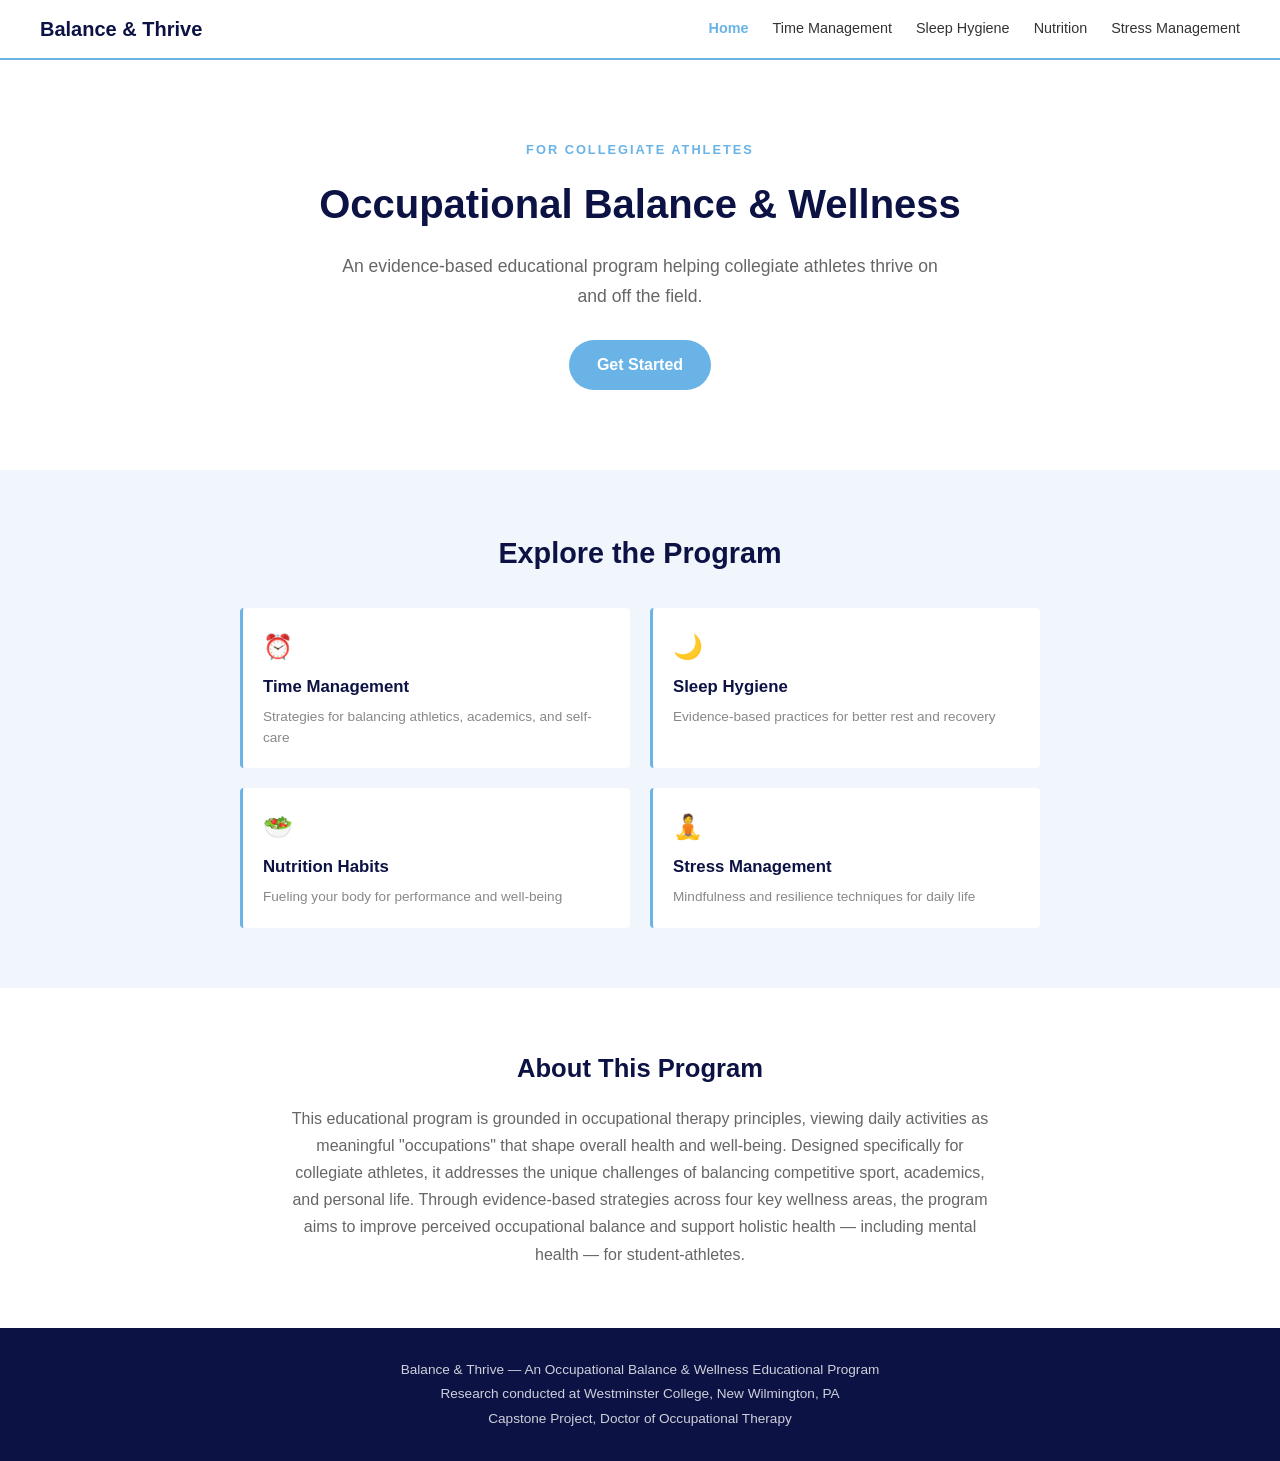
==== index.html @ 197f8ff7 "feat: add homepage with hero, topic cards, and about section Co-Authored-By: Claude Opus 4.6 (1M con" ====
<!DOCTYPE html>
<html lang="en">
<head>
  <meta charset="UTF-8">
  <meta name="viewport" content="width=device-width, initial-scale=1.0">
  <title>Home | Balance & Thrive</title>
  <link rel="stylesheet" href="styles.css">
</head>
<body>

  <!-- Navigation -->
  <nav class="navbar">
    <a href="index.html" class="site-title">Balance &amp; Thrive</a>
    <button class="hamburger" aria-expanded="false" aria-label="Toggle navigation">
      <span></span>
      <span></span>
      <span></span>
    </button>
    <div class="nav-links">
      <a href="index.html" class="active">Home</a>
      <a href="time-management.html">Time Management</a>
      <a href="sleep-hygiene.html">Sleep Hygiene</a>
      <a href="nutrition.html">Nutrition</a>
      <a href="stress-management.html">Stress Management</a>
    </div>
  </nav>

  <!-- Hero Section -->
  <section class="hero">
    <span class="label">For Collegiate Athletes</span>
    <h1>Occupational Balance &amp; Wellness</h1>
    <p class="subtitle">An evidence-based educational program helping collegiate athletes thrive on and off the field.</p>
    <a href="#topics" class="btn-primary">Get Started</a>
  </section>

  <!-- Topic Cards Section -->
  <section class="topics-section" id="topics">
    <h2>Explore the Program</h2>
    <div class="topics-grid">
      <a href="time-management.html" class="topic-card">
        <div class="icon">⏰</div>
        <h3>Time Management</h3>
        <p>Strategies for balancing athletics, academics, and self-care</p>
      </a>
      <a href="sleep-hygiene.html" class="topic-card">
        <div class="icon">🌙</div>
        <h3>Sleep Hygiene</h3>
        <p>Evidence-based practices for better rest and recovery</p>
      </a>
      <a href="nutrition.html" class="topic-card">
        <div class="icon">🥗</div>
        <h3>Nutrition Habits</h3>
        <p>Fueling your body for performance and well-being</p>
      </a>
      <a href="stress-management.html" class="topic-card">
        <div class="icon">🧘</div>
        <h3>Stress Management</h3>
        <p>Mindfulness and resilience techniques for daily life</p>
      </a>
    </div>
  </section>

  <!-- About Section -->
  <section class="about-section">
    <h2>About This Program</h2>
    <p>This educational program is grounded in occupational therapy principles, viewing daily activities as meaningful "occupations" that shape overall health and well-being. Designed specifically for collegiate athletes, it addresses the unique challenges of balancing competitive sport, academics, and personal life. Through evidence-based strategies across four key wellness areas, the program aims to improve perceived occupational balance and support holistic health — including mental health — for student-athletes.</p>
  </section>

  <!-- Footer -->
  <footer class="footer">
    Balance &amp; Thrive — An Occupational Balance &amp; Wellness Educational Program<br>
    Research conducted at Westminster College, New Wilmington, PA<br>
    Capstone Project, Doctor of Occupational Therapy
  </footer>

  <script src="script.js"></script>
</body>
</html>
---- styles.css ----
/* ============================================
   Balance & Thrive — Shared Stylesheet
   ============================================ */

/* --- CSS Custom Properties --- */
:root {
  --navy: #0C1244;
  --light-blue: #69B3E7;
  --soft-blue-bg: #f0f6fc;
  --white: #FFFFFF;
  --dark-gray: #333333;
  --medium-gray: #666666;
  --light-gray: #888888;
  --font-stack: -apple-system, BlinkMacSystemFont, 'Segoe UI', Roboto, Oxygen, Ubuntu, sans-serif;
}

/* --- Reset --- */
*, *::before, *::after {
  box-sizing: border-box;
  margin: 0;
  padding: 0;
}

html {
  scroll-behavior: smooth;
}

body {
  font-family: var(--font-stack);
  color: var(--dark-gray);
  line-height: 1.6;
  background-color: var(--white);
}

a {
  color: inherit;
  text-decoration: none;
}

ul {
  list-style: none;
}

/* --- Navigation Bar --- */
.navbar {
  display: flex;
  align-items: center;
  justify-content: space-between;
  padding: 0 40px;
  height: 60px;
  background-color: var(--white);
  border-bottom: 2px solid var(--light-blue);
  position: sticky;
  top: 0;
  z-index: 100;
}

.site-title {
  font-size: 1.25rem;
  font-weight: 700;
  color: var(--navy);
}

.nav-links {
  display: flex;
  gap: 24px;
  align-items: center;
}

.nav-links a {
  font-size: 0.9rem;
  color: var(--dark-gray);
  transition: color 0.2s;
}

.nav-links a:hover {
  color: var(--light-blue);
}

.nav-links a.active {
  color: var(--light-blue);
  font-weight: 600;
}

.hamburger {
  display: none;
  background: none;
  border: none;
  cursor: pointer;
  flex-direction: column;
  gap: 5px;
  padding: 4px;
}

.hamburger span {
  display: block;
  width: 24px;
  height: 2px;
  background-color: var(--navy);
  transition: transform 0.3s, opacity 0.3s;
}

/* --- Hero Section --- */
.hero {
  text-align: center;
  padding: 80px 20px;
  background-color: var(--white);
}

.hero .label {
  display: block;
  text-transform: uppercase;
  letter-spacing: 2px;
  font-size: 0.8rem;
  color: var(--light-blue);
  margin-bottom: 12px;
  font-weight: 600;
}

.hero h1 {
  font-size: 2.5rem;
  font-weight: 800;
  color: var(--navy);
  margin-bottom: 16px;
}

.hero .subtitle {
  font-size: 1.1rem;
  color: var(--medium-gray);
  max-width: 600px;
  margin: 0 auto 28px;
  line-height: 1.7;
}

.btn-primary {
  display: inline-block;
  background-color: var(--light-blue);
  color: var(--white);
  padding: 12px 28px;
  border-radius: 25px;
  font-size: 1rem;
  font-weight: 600;
  transition: background-color 0.2s, transform 0.2s;
  border: none;
  cursor: pointer;
}

.btn-primary:hover {
  background-color: #5aa0d0;
  transform: translateY(-1px);
}

/* --- Topics Section --- */
.topics-section {
  background-color: var(--soft-blue-bg);
  padding: 60px 20px;
}

.topics-section h2 {
  text-align: center;
  font-size: 1.8rem;
  color: var(--navy);
  margin-bottom: 32px;
  font-weight: 700;
}

.topics-grid {
  display: grid;
  grid-template-columns: 1fr 1fr;
  gap: 20px;
  max-width: 800px;
  margin: 0 auto;
}

.topic-card {
  display: block;
  background-color: var(--white);
  border-left: 3px solid var(--light-blue);
  border-radius: 4px;
  padding: 20px;
  transition: box-shadow 0.2s, transform 0.2s;
}

.topic-card:hover {
  box-shadow: 0 4px 12px rgba(0, 0, 0, 0.08);
  transform: translateY(-2px);
}

.topic-card .icon {
  font-size: 1.5rem;
  margin-bottom: 8px;
}

.topic-card h3 {
  font-size: 1.05rem;
  color: var(--navy);
  margin-bottom: 6px;
  font-weight: 600;
}

.topic-card p {
  font-size: 0.85rem;
  color: var(--light-gray);
  line-height: 1.5;
}

/* --- About Section --- */
.about-section {
  background-color: var(--white);
  padding: 60px 20px;
  text-align: center;
}

.about-section h2 {
  font-size: 1.6rem;
  color: var(--navy);
  margin-bottom: 16px;
  font-weight: 700;
}

.about-section p {
  max-width: 700px;
  margin: 0 auto;
  font-size: 1rem;
  color: var(--medium-gray);
  line-height: 1.7;
}

/* --- Footer --- */
.footer {
  background-color: var(--navy);
  color: rgba(255, 255, 255, 0.8);
  text-align: center;
  padding: 30px 20px;
  font-size: 0.85rem;
  line-height: 1.8;
}

/* --- Page Header (Topic Pages) --- */
.page-header {
  text-align: center;
  padding: 60px 20px 40px;
}

.page-header h1 {
  font-size: 2rem;
  color: var(--navy);
  margin-bottom: 12px;
  font-weight: 800;
}

.page-header p {
  font-size: 1rem;
  color: var(--medium-gray);
  max-width: 600px;
  margin: 0 auto;
  line-height: 1.7;
}

/* --- Accordion --- */
.accordion {
  max-width: 760px;
  margin: 0 auto;
  padding: 0 20px 40px;
}

.accordion-item {
  background-color: var(--white);
  margin-bottom: 12px;
  border-radius: 6px;
  box-shadow: 0 1px 4px rgba(0, 0, 0, 0.06);
  overflow: hidden;
}

.accordion-header {
  display: flex;
  align-items: center;
  justify-content: space-between;
  width: 100%;
  padding: 18px 20px;
  background: none;
  border: none;
  cursor: pointer;
  font-family: var(--font-stack);
  font-size: 1rem;
  font-weight: 600;
  color: var(--navy);
  text-align: left;
  transition: background-color 0.2s;
}

.accordion-header:hover {
  background-color: var(--soft-blue-bg);
}

.accordion-header .chevron {
  font-size: 0.8rem;
  transition: transform 0.3s;
  color: var(--light-blue);
}

.accordion-item.open .accordion-header .chevron {
  transform: rotate(180deg);
}

.accordion-body {
  max-height: 0;
  overflow: hidden;
  transition: max-height 0.3s ease;
}

.accordion-item.open .accordion-body {
  max-height: 500px;
}

.accordion-content {
  padding: 0 20px 20px;
  font-size: 0.95rem;
  color: var(--medium-gray);
  line-height: 1.7;
}

/* --- Key Takeaways Box --- */
.takeaways-box {
  max-width: 760px;
  margin: 0 auto 40px;
  padding: 24px 28px;
  background-color: var(--soft-blue-bg);
  border-left: 3px solid var(--light-blue);
  border-radius: 8px;
}

.takeaways-box h2 {
  font-size: 1.2rem;
  color: var(--navy);
  margin-bottom: 12px;
  font-weight: 700;
}

.takeaways-box ul {
  list-style: disc;
  padding-left: 20px;
}

.takeaways-box li {
  font-size: 0.95rem;
  color: var(--medium-gray);
  margin-bottom: 8px;
  line-height: 1.6;
}

/* --- Download Button --- */
.download-section {
  text-align: center;
  padding: 0 20px 40px;
}

.download-btn {
  display: inline-block;
  background-color: var(--light-blue);
  color: var(--white);
  padding: 12px 28px;
  border-radius: 25px;
  font-size: 0.95rem;
  font-weight: 600;
  transition: background-color 0.2s, transform 0.2s;
  border: none;
  cursor: pointer;
}

.download-btn:hover {
  background-color: #5aa0d0;
  transform: translateY(-1px);
}

/* --- Topic Navigation --- */
.topic-nav {
  display: flex;
  justify-content: space-between;
  align-items: center;
  max-width: 760px;
  margin: 0 auto;
  padding: 20px 20px 60px;
}

.topic-nav a {
  font-size: 0.95rem;
  color: var(--light-blue);
  font-weight: 600;
  transition: color 0.2s;
}

.topic-nav a:hover {
  color: #5aa0d0;
}

/* --- Responsive: Tablet (768px) --- */
@media (max-width: 768px) {
  .topics-grid {
    grid-template-columns: 1fr;
  }

  .nav-links {
    display: none;
    position: absolute;
    top: 60px;
    left: 0;
    right: 0;
    background-color: var(--white);
    flex-direction: column;
    padding: 20px 40px;
    border-bottom: 2px solid var(--light-blue);
    box-shadow: 0 4px 12px rgba(0, 0, 0, 0.08);
  }

  .nav-links.open {
    display: flex;
  }

  .nav-links a {
    padding: 8px 0;
    font-size: 1rem;
  }

  .hamburger {
    display: flex;
  }

  .hero h1 {
    font-size: 1.8rem;
  }

  .hero {
    padding: 60px 20px;
  }
}

/* --- Responsive: Mobile (480px) --- */
@media (max-width: 480px) {
  .navbar {
    padding: 0 20px;
  }

  .hero {
    padding: 40px 16px;
  }

  .hero h1 {
    font-size: 1.5rem;
  }

  .hero .subtitle {
    font-size: 0.95rem;
  }

  .topics-section {
    padding: 40px 16px;
  }

  .page-header {
    padding: 40px 16px 30px;
  }

  .page-header h1 {
    font-size: 1.5rem;
  }

  .accordion {
    padding: 0 16px 30px;
  }

  .takeaways-box {
    margin-left: 16px;
    margin-right: 16px;
  }

  .topic-nav {
    padding: 20px 16px 40px;
  }
}
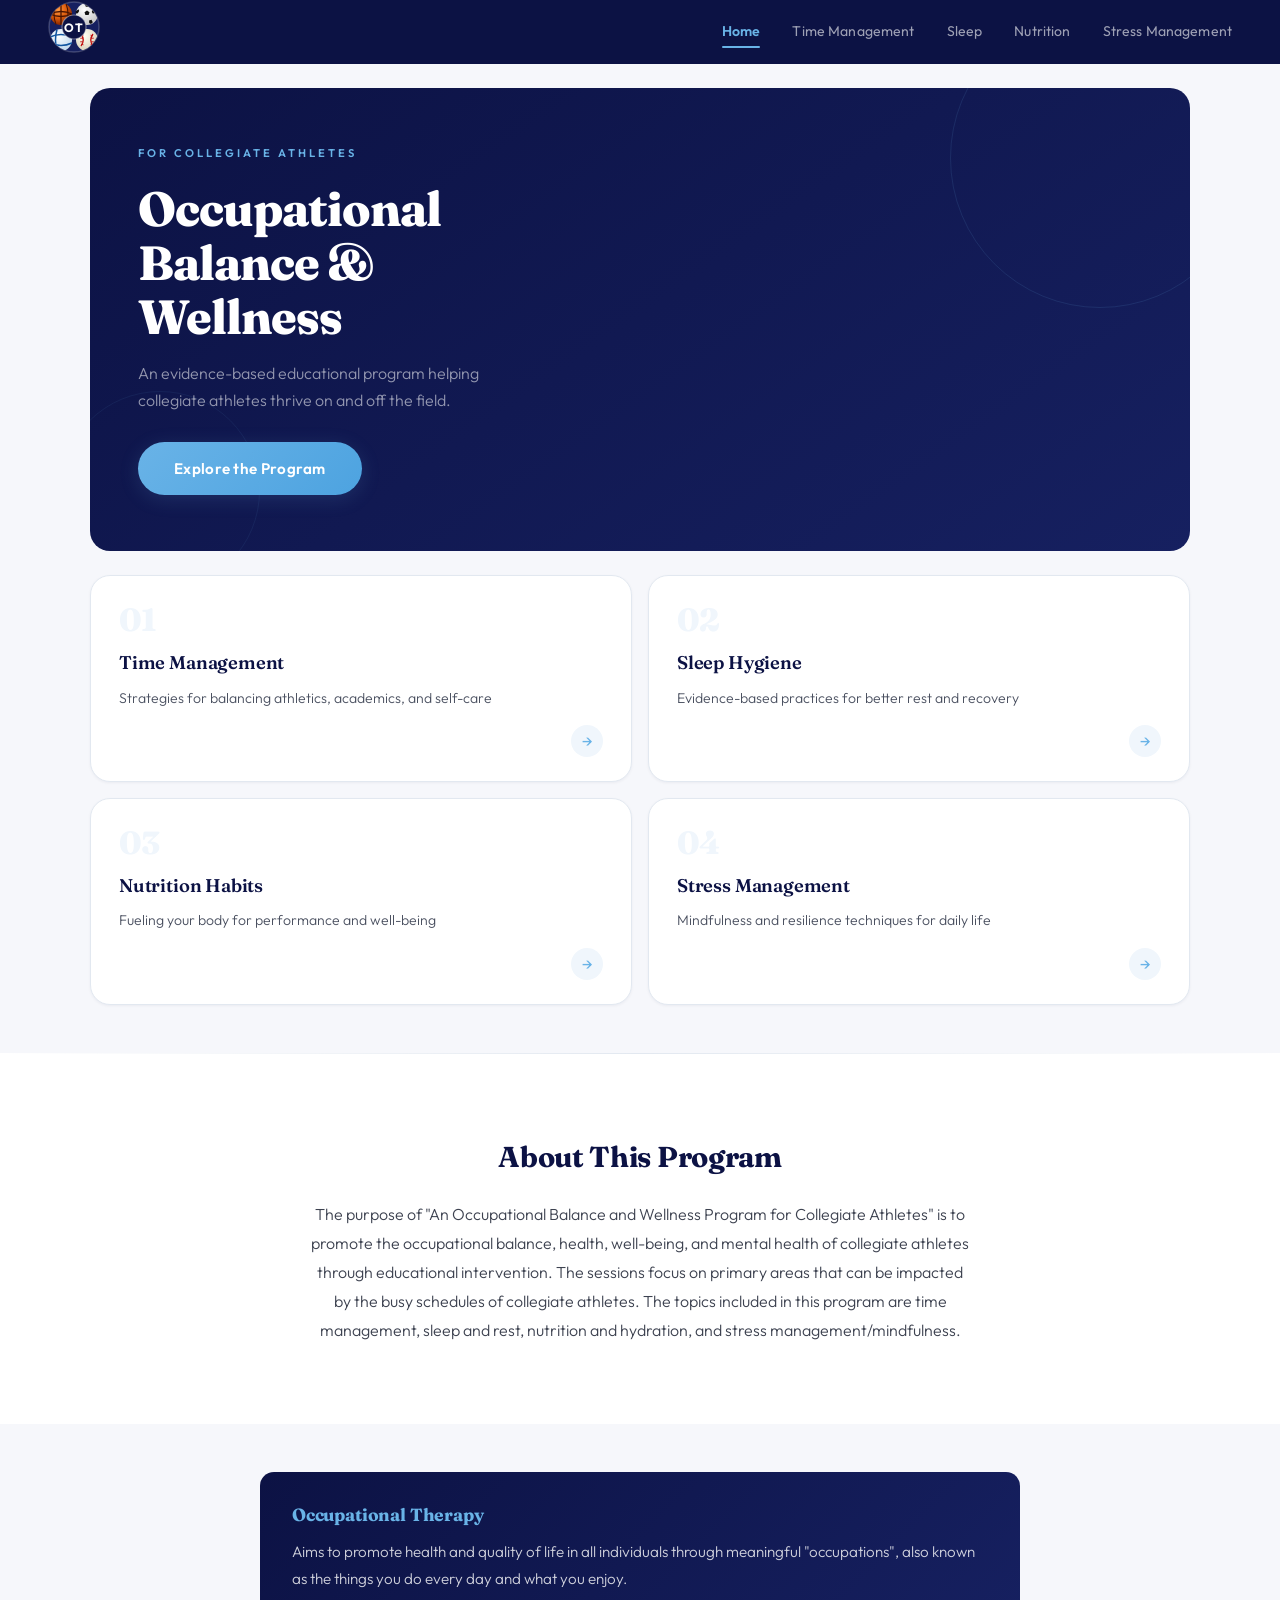
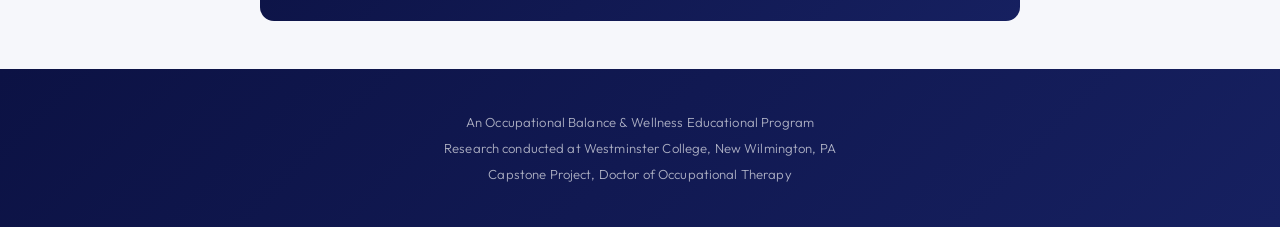
==== commit bdfcc6af: "feat: complete site polish — remove title, add OT sports ball logo, deploy assets Co-Authored-By: Cl" ====
--- a/index.html
+++ b/index.html
@@ -3,14 +3,103 @@
 <head>
   <meta charset="UTF-8">
   <meta name="viewport" content="width=device-width, initial-scale=1.0">
-  <title>Home | Balance & Thrive</title>
+  <title>Home</title>
+  <link rel="preconnect" href="https://fonts.googleapis.com">
+  <link rel="preconnect" href="https://fonts.gstatic.com" crossorigin>
+  <link href="https://fonts.googleapis.com/css2?family=Fraunces:ital,opsz,wght@0,9..144,300;0,9..144,500;0,9..144,700;0,9..144,800;1,9..144,400&family=Outfit:wght@300;400;500;600&display=swap" rel="stylesheet">
   <link rel="stylesheet" href="styles.css">
 </head>
 <body>
 
   <!-- Navigation -->
   <nav class="navbar">
-    <a href="index.html" class="site-title">Balance &amp; Thrive</a>
+    <a href="index.html" class="site-title">
+      <svg width="52" height="52" viewBox="0 0 52 52" xmlns="http://www.w3.org/2000/svg" aria-label="OT Logo">
+        <defs>
+          <clipPath id="cc"><circle cx="26" cy="26" r="25"/></clipPath>
+          <!-- Basketball: warm orange gradient with highlight -->
+          <radialGradient id="bg" cx="38%" cy="32%" r="62%" gradientUnits="objectBoundingBox">
+            <stop offset="0%" stop-color="#ff9940"/>
+            <stop offset="55%" stop-color="#e06010"/>
+            <stop offset="100%" stop-color="#983000"/>
+          </radialGradient>
+          <!-- Soccer: bright white to light gray -->
+          <radialGradient id="sg" cx="38%" cy="32%" r="62%" gradientUnits="objectBoundingBox">
+            <stop offset="0%" stop-color="#ffffff"/>
+            <stop offset="100%" stop-color="#cccccc"/>
+          </radialGradient>
+          <!-- Volleyball: cream-white with subtle blue tint -->
+          <radialGradient id="vg" cx="38%" cy="32%" r="62%" gradientUnits="objectBoundingBox">
+            <stop offset="0%" stop-color="#ffffff"/>
+            <stop offset="100%" stop-color="#c8ddf0"/>
+          </radialGradient>
+          <!-- Baseball: off-white leather -->
+          <radialGradient id="rg" cx="38%" cy="32%" r="62%" gradientUnits="objectBoundingBox">
+            <stop offset="0%" stop-color="#fffff4"/>
+            <stop offset="100%" stop-color="#ddd6c0"/>
+          </radialGradient>
+        </defs>
+
+        <!-- Outer container -->
+        <circle cx="26" cy="26" r="25" fill="#162060"/>
+        <circle cx="26" cy="26" r="25" fill="none" stroke="rgba(255,255,255,0.2)" stroke-width="1.5"/>
+
+        <g clip-path="url(#cc)">
+
+          <!-- ── BASKETBALL (top-left, cx=13 cy=13 r=11) ── -->
+          <circle cx="13" cy="13" r="11" fill="url(#bg)"/>
+          <!-- Vertical seam -->
+          <line x1="13" y1="2" x2="13" y2="24" stroke="#4a1400" stroke-width="1.3"/>
+          <!-- Horizontal equatorial seams (double arc) -->
+          <path d="M 2,13 Q 7.5,10.5 13,10.5 Q 18.5,10.5 24,13" stroke="#4a1400" stroke-width="1.3" fill="none"/>
+          <path d="M 2,13 Q 7.5,15.5 13,15.5 Q 18.5,15.5 24,13" stroke="#4a1400" stroke-width="1.3" fill="none"/>
+          <!-- Curved side seams -->
+          <path d="M 8,2.5 Q 4,13 8,23.5" stroke="#4a1400" stroke-width="1.1" fill="none"/>
+          <path d="M 18,2.5 Q 22,13 18,23.5" stroke="#4a1400" stroke-width="1.1" fill="none"/>
+
+          <!-- ── SOCCER BALL (top-right, cx=39 cy=13 r=11) ── -->
+          <circle cx="39" cy="13" r="11" fill="url(#sg)"/>
+          <!-- Central black pentagon -->
+          <polygon points="39,9.5 41.5,11.2 40.6,14.0 37.4,14.0 36.5,11.2" fill="#111"/>
+          <!-- 5 outer black patches, evenly spaced -->
+          <polygon points="39,2.2 40.8,3.8 40.2,5.8 37.8,5.8 37.2,3.8" fill="#111"/>
+          <polygon points="45.8,8.2 47.5,10.5 46.2,12.5 44.4,12.2 43.8,10.0" fill="#111"/>
+          <polygon points="43.5,18.8 44.8,21.2 43.0,23.0 41.2,22.0 41.0,19.5" fill="#111"/>
+          <polygon points="34.5,18.8 35.0,21.2 33.0,23.0 31.2,22.0 31.5,19.5" fill="#111"/>
+          <polygon points="30.5,8.2 31.2,10.0 29.8,12.2 28.0,12.5 27.5,10.5" fill="#111"/>
+
+          <!-- ── VOLLEYBALL (bottom-left, cx=13 cy=39 r=11) ── -->
+          <circle cx="13" cy="39" r="11" fill="url(#vg)"/>
+          <!-- 3 curved seam bands in blue (classic volleyball look) -->
+          <path d="M 2,36 Q 13,31 24,36" stroke="#1255a0" stroke-width="1.5" fill="none"/>
+          <path d="M 2,42 Q 13,47 24,42" stroke="#1255a0" stroke-width="1.5" fill="none"/>
+          <path d="M 9,28.5 Q 6,39 9,49.5" stroke="#1255a0" stroke-width="1.5" fill="none"/>
+
+          <!-- ── BASEBALL (bottom-right, cx=39 cy=39 r=11) ── -->
+          <circle cx="39" cy="39" r="11" fill="url(#rg)"/>
+          <!-- Left stitch curve -->
+          <path d="M 33,33 C 36,37 36,41 33,45" stroke="#c01010" stroke-width="1.3" fill="none"/>
+          <!-- Right stitch curve -->
+          <path d="M 45,33 C 42,37 42,41 45,45" stroke="#c01010" stroke-width="1.3" fill="none"/>
+          <!-- Left stitch ticks -->
+          <line x1="33.0" y1="34.8" x2="35.5" y2="34.2" stroke="#c01010" stroke-width="0.9"/>
+          <line x1="32.2" y1="37.2" x2="34.7" y2="37.2" stroke="#c01010" stroke-width="0.9"/>
+          <line x1="32.2" y1="40.8" x2="34.7" y2="40.8" stroke="#c01010" stroke-width="0.9"/>
+          <line x1="33.0" y1="43.2" x2="35.5" y2="43.8" stroke="#c01010" stroke-width="0.9"/>
+          <!-- Right stitch ticks -->
+          <line x1="45.0" y1="34.8" x2="42.5" y2="34.2" stroke="#c01010" stroke-width="0.9"/>
+          <line x1="45.8" y1="37.2" x2="43.3" y2="37.2" stroke="#c01010" stroke-width="0.9"/>
+          <line x1="45.8" y1="40.8" x2="43.3" y2="40.8" stroke="#c01010" stroke-width="0.9"/>
+          <line x1="45.0" y1="43.2" x2="42.5" y2="43.8" stroke="#c01010" stroke-width="0.9"/>
+
+        </g>
+
+        <!-- Center OT badge -->
+        <circle cx="26" cy="26" r="12" fill="#0C1244"/>
+        <circle cx="26" cy="26" r="12" fill="none" stroke="rgba(255,255,255,0.4)" stroke-width="1.2"/>
+        <text x="26" y="30.5" text-anchor="middle" fill="white" font-size="12" font-weight="700" font-family="Outfit, sans-serif" letter-spacing="1">OT</text>
+      </svg>
+    </a>
     <button class="hamburger" aria-expanded="false" aria-label="Toggle navigation">
       <span></span>
       <span></span>
@@ -19,43 +108,52 @@
     <div class="nav-links">
       <a href="index.html" class="active">Home</a>
       <a href="time-management.html">Time Management</a>
-      <a href="sleep-hygiene.html">Sleep Hygiene</a>
+      <a href="sleep-hygiene.html">Sleep</a>
       <a href="nutrition.html">Nutrition</a>
       <a href="stress-management.html">Stress Management</a>
     </div>
   </nav>
 
-  <!-- Hero Section -->
-  <section class="hero">
-    <span class="label">For Collegiate Athletes</span>
-    <h1>Occupational Balance &amp; Wellness</h1>
-    <p class="subtitle">An evidence-based educational program helping collegiate athletes thrive on and off the field.</p>
-    <a href="#topics" class="btn-primary">Get Started</a>
+  <!-- Bento Hero Grid -->
+  <section class="bento-hero">
+    <div class="bento-grid">
+      <div class="bento-main">
+        <span class="bento-label">For Collegiate Athletes</span>
+        <h1>Occupational<br>Balance &amp;<br>Wellness</h1>
+        <p>An evidence-based educational program helping collegiate athletes thrive on and off the field.</p>
+        <a href="#topics" class="btn-primary">Explore the Program</a>
+        <div class="bento-main-circle bento-circle-1"></div>
+        <div class="bento-main-circle bento-circle-2"></div>
+      </div>
+    </div>
   </section>
 
   <!-- Topic Cards Section -->
   <section class="topics-section" id="topics">
-    <h2>Explore the Program</h2>
     <div class="topics-grid">
       <a href="time-management.html" class="topic-card">
-        <div class="icon">⏰</div>
+        <span class="topic-number">01</span>
         <h3>Time Management</h3>
         <p>Strategies for balancing athletics, academics, and self-care</p>
+        <span class="topic-arrow">&#8594;</span>
       </a>
       <a href="sleep-hygiene.html" class="topic-card">
-        <div class="icon">🌙</div>
+        <span class="topic-number">02</span>
         <h3>Sleep Hygiene</h3>
         <p>Evidence-based practices for better rest and recovery</p>
+        <span class="topic-arrow">&#8594;</span>
       </a>
       <a href="nutrition.html" class="topic-card">
-        <div class="icon">🥗</div>
+        <span class="topic-number">03</span>
         <h3>Nutrition Habits</h3>
         <p>Fueling your body for performance and well-being</p>
+        <span class="topic-arrow">&#8594;</span>
       </a>
       <a href="stress-management.html" class="topic-card">
-        <div class="icon">🧘</div>
+        <span class="topic-number">04</span>
         <h3>Stress Management</h3>
         <p>Mindfulness and resilience techniques for daily life</p>
+        <span class="topic-arrow">&#8594;</span>
       </a>
     </div>
   </section>
@@ -63,12 +161,18 @@
   <!-- About Section -->
   <section class="about-section">
     <h2>About This Program</h2>
-    <p>This educational program is grounded in occupational therapy principles, viewing daily activities as meaningful "occupations" that shape overall health and well-being. Designed specifically for collegiate athletes, it addresses the unique challenges of balancing competitive sport, academics, and personal life. Through evidence-based strategies across four key wellness areas, the program aims to improve perceived occupational balance and support holistic health — including mental health — for student-athletes.</p>
+    <p>The purpose of "An Occupational Balance and Wellness Program for Collegiate Athletes" is to promote the occupational balance, health, well-being, and mental health of collegiate athletes through educational intervention. The sessions focus on primary areas that can be impacted by the busy schedules of collegiate athletes. The topics included in this program are time management, sleep and rest, nutrition and hydration, and stress management/mindfulness.</p>
   </section>
+
+  <!-- OT Definition -->
+  <div class="ot-definition" style="margin: 48px auto 48px; max-width: 760px; padding: 28px 32px;">
+    <h2>Occupational Therapy</h2>
+    <p>Aims to promote health and quality of life in all individuals through meaningful "occupations", also known as the things you do every day and what you enjoy.</p>
+  </div>
 
   <!-- Footer -->
   <footer class="footer">
-    Balance &amp; Thrive — An Occupational Balance &amp; Wellness Educational Program<br>
+    An Occupational Balance &amp; Wellness Educational Program<br>
     Research conducted at Westminster College, New Wilmington, PA<br>
     Capstone Project, Doctor of Occupational Therapy
   </footer>
--- a/styles.css
+++ b/styles.css
@@ -1,17 +1,32 @@
 /* ============================================
    Balance & Thrive — Shared Stylesheet
+   Bento Grid / Editorial Wellness
    ============================================ */
+
+@import url('https://fonts.googleapis.com/css2?family=Fraunces:ital,opsz,wght@0,9..144,300;0,9..144,500;0,9..144,700;0,9..144,800;1,9..144,400&family=Outfit:wght@300;400;500;600&display=swap');
 
 /* --- CSS Custom Properties --- */
 :root {
   --navy: #0C1244;
+  --navy-light: #162060;
   --light-blue: #69B3E7;
+  --light-blue-vivid: #4DA3E0;
   --soft-blue-bg: #f0f6fc;
+  --cream: #f6f7fb;
   --white: #FFFFFF;
-  --dark-gray: #333333;
-  --medium-gray: #666666;
-  --light-gray: #888888;
-  --font-stack: -apple-system, BlinkMacSystemFont, 'Segoe UI', Roboto, Oxygen, Ubuntu, sans-serif;
+  --dark-gray: #2a2d35;
+  --medium-gray: #3d4250;
+  --light-gray: #4a5060;
+  --border-light: #e2e8f0;
+  --font-heading: 'Fraunces', Georgia, serif;
+  --font-body: 'Outfit', sans-serif;
+  --shadow-sm: 0 1px 3px rgba(12, 18, 68, 0.05);
+  --shadow-md: 0 4px 16px rgba(12, 18, 68, 0.08);
+  --shadow-lg: 0 8px 32px rgba(12, 18, 68, 0.12);
+  --shadow-glow: 0 4px 20px rgba(105, 179, 231, 0.15);
+  --radius: 14px;
+  --radius-lg: 20px;
+  --bento-gap: 16px;
 }
 
 /* --- Reset --- */
@@ -26,10 +41,12 @@
 }
 
 body {
-  font-family: var(--font-stack);
+  font-family: var(--font-body);
   color: var(--dark-gray);
-  line-height: 1.6;
-  background-color: var(--white);
+  line-height: 1.65;
+  background-color: var(--cream);
+  -webkit-font-smoothing: antialiased;
+  -moz-osx-font-smoothing: grayscale;
 }
 
 a {
@@ -39,6 +56,23 @@
 
 ul {
   list-style: none;
+}
+
+/* --- Animations --- */
+@keyframes fadeUp {
+  from {
+    opacity: 0;
+    transform: translateY(24px);
+  }
+  to {
+    opacity: 1;
+    transform: translateY(0);
+  }
+}
+
+@keyframes fadeIn {
+  from { opacity: 0; }
+  to { opacity: 1; }
 }
 
 /* --- Navigation Bar --- */
@@ -46,40 +80,66 @@
   display: flex;
   align-items: center;
   justify-content: space-between;
-  padding: 0 40px;
-  height: 60px;
-  background-color: var(--white);
-  border-bottom: 2px solid var(--light-blue);
+  padding: 0 48px;
+  height: 64px;
+  background: var(--navy);
   position: sticky;
   top: 0;
   z-index: 100;
 }
 
 .site-title {
-  font-size: 1.25rem;
+  font-family: var(--font-heading);
+  font-size: 1.3rem;
   font-weight: 700;
-  color: var(--navy);
+  color: var(--white);
+  letter-spacing: -0.01em;
 }
 
 .nav-links {
   display: flex;
-  gap: 24px;
+  gap: 32px;
   align-items: center;
 }
 
 .nav-links a {
-  font-size: 0.9rem;
-  color: var(--dark-gray);
-  transition: color 0.2s;
+  font-family: var(--font-body);
+  font-size: 0.88rem;
+  font-weight: 400;
+  color: rgba(255, 255, 255, 0.6);
+  letter-spacing: 0.01em;
+  transition: color 0.25s ease;
+  position: relative;
+}
+
+.nav-links a::after {
+  content: '';
+  position: absolute;
+  bottom: -4px;
+  left: 0;
+  width: 0;
+  height: 2px;
+  background: var(--light-blue);
+  border-radius: 1px;
+  transition: width 0.3s cubic-bezier(0.22, 1, 0.36, 1);
 }
 
 .nav-links a:hover {
-  color: var(--light-blue);
+  color: var(--white);
+}
+
+.nav-links a:hover::after {
+  width: 100%;
 }
 
 .nav-links a.active {
   color: var(--light-blue);
   font-weight: 600;
+}
+
+.nav-links a.active::after {
+  width: 100%;
+  background: var(--light-blue);
 }
 
 .hamburger {
@@ -89,187 +149,374 @@
   cursor: pointer;
   flex-direction: column;
   gap: 5px;
-  padding: 4px;
+  padding: 6px;
+  border-radius: 6px;
+  transition: background-color 0.2s;
+}
+
+.hamburger:hover {
+  background-color: rgba(255, 255, 255, 0.1);
 }
 
 .hamburger span {
   display: block;
-  width: 24px;
+  width: 22px;
   height: 2px;
-  background-color: var(--navy);
+  background-color: var(--white);
+  border-radius: 2px;
   transition: transform 0.3s, opacity 0.3s;
 }
 
-/* --- Hero Section --- */
-.hero {
+/* =============================================
+   BENTO HERO (Homepage Only)
+   ============================================= */
+
+.bento-hero {
+  padding: 24px 48px 0;
+  background: var(--cream);
+}
+
+.bento-grid {
+  display: grid;
+  grid-template-columns: 1fr;
+  gap: var(--bento-gap);
+  max-width: 1100px;
+  margin: 0 auto;
+  animation: fadeUp 0.7s cubic-bezier(0.22, 1, 0.36, 1) both;
+}
+
+.bento-main {
+  background: linear-gradient(145deg, var(--navy) 0%, var(--navy-light) 100%);
+  border-radius: var(--radius-lg);
+  padding: 56px 48px;
+  display: flex;
+  flex-direction: column;
+  justify-content: center;
+  position: relative;
+  overflow: hidden;
+  min-height: 380px;
+}
+
+.bento-main-circle {
+  position: absolute;
+  border-radius: 50%;
+  border: 1px solid rgba(105, 179, 231, 0.12);
+  pointer-events: none;
+}
+
+.bento-circle-1 {
+  width: 300px;
+  height: 300px;
+  top: -80px;
+  right: -60px;
+}
+
+.bento-circle-2 {
+  width: 200px;
+  height: 200px;
+  bottom: -40px;
+  left: -30px;
+  border-color: rgba(105, 179, 231, 0.08);
+}
+
+.bento-label {
+  display: inline-block;
+  text-transform: uppercase;
+  letter-spacing: 3px;
+  font-size: 0.7rem;
+  color: var(--light-blue);
+  margin-bottom: 20px;
+  font-weight: 600;
+  font-family: var(--font-body);
+  position: relative;
+}
+
+.bento-main h1 {
+  font-family: var(--font-heading);
+  font-size: 3rem;
+  font-weight: 800;
+  color: var(--white);
+  line-height: 1.12;
+  letter-spacing: -0.02em;
+  margin-bottom: 16px;
+  position: relative;
+}
+
+.bento-main p {
+  font-size: 1rem;
+  color: rgba(255, 255, 255, 0.55);
+  line-height: 1.7;
+  max-width: 380px;
+  font-weight: 300;
+  margin-bottom: 28px;
+  position: relative;
+}
+
+.bento-main .btn-primary {
+  align-self: flex-start;
+  position: relative;
+}
+
+.bento-stat {
+  background: var(--soft-blue-bg);
+  border-radius: var(--radius-lg);
+  padding: 32px 28px;
+  display: flex;
+  flex-direction: column;
+  justify-content: center;
+  align-items: center;
   text-align: center;
-  padding: 80px 20px;
-  background-color: var(--white);
-}
-
-.hero .label {
-  display: block;
-  text-transform: uppercase;
-  letter-spacing: 2px;
-  font-size: 0.8rem;
-  color: var(--light-blue);
-  margin-bottom: 12px;
-  font-weight: 600;
-}
-
-.hero h1 {
-  font-size: 2.5rem;
+  animation: fadeUp 0.7s cubic-bezier(0.22, 1, 0.36, 1) 0.1s both;
+}
+
+.bento-stat-number {
+  font-family: var(--font-heading);
+  font-size: 4rem;
   font-weight: 800;
   color: var(--navy);
-  margin-bottom: 16px;
-}
-
-.hero .subtitle {
-  font-size: 1.1rem;
+  line-height: 1;
+  letter-spacing: -0.03em;
+}
+
+.bento-stat-label {
+  font-family: var(--font-body);
+  font-size: 0.82rem;
   color: var(--medium-gray);
-  max-width: 600px;
-  margin: 0 auto 28px;
-  line-height: 1.7;
-}
-
-.btn-primary {
-  display: inline-block;
-  background-color: var(--light-blue);
+  text-transform: uppercase;
+  letter-spacing: 1.5px;
+  margin-top: 8px;
+  font-weight: 500;
+}
+
+.bento-accent {
+  background: var(--light-blue);
+  border-radius: var(--radius-lg);
+  padding: 28px 24px;
+  display: flex;
+  flex-direction: column;
+  justify-content: center;
+  animation: fadeUp 0.7s cubic-bezier(0.22, 1, 0.36, 1) 0.2s both;
+}
+
+.bento-accent-title {
+  font-family: var(--font-heading);
+  font-size: 1.15rem;
+  font-weight: 700;
   color: var(--white);
-  padding: 12px 28px;
-  border-radius: 25px;
-  font-size: 1rem;
-  font-weight: 600;
-  transition: background-color 0.2s, transform 0.2s;
-  border: none;
-  cursor: pointer;
-}
-
-.btn-primary:hover {
-  background-color: #5aa0d0;
-  transform: translateY(-1px);
-}
-
-/* --- Topics Section --- */
+  margin-bottom: 6px;
+}
+
+.bento-accent-text {
+  font-size: 0.85rem;
+  color: rgba(255, 255, 255, 0.8);
+  line-height: 1.5;
+  font-weight: 300;
+}
+
+/* =============================================
+   TOPIC CARDS (Homepage)
+   ============================================= */
+
 .topics-section {
-  background-color: var(--soft-blue-bg);
-  padding: 60px 20px;
-}
-
-.topics-section h2 {
-  text-align: center;
-  font-size: 1.8rem;
-  color: var(--navy);
-  margin-bottom: 32px;
-  font-weight: 700;
+  padding: 24px 48px 48px;
+  background: var(--cream);
 }
 
 .topics-grid {
   display: grid;
   grid-template-columns: 1fr 1fr;
-  gap: 20px;
-  max-width: 800px;
+  gap: var(--bento-gap);
+  max-width: 1100px;
   margin: 0 auto;
 }
 
 .topic-card {
-  display: block;
+  display: flex;
+  flex-direction: column;
   background-color: var(--white);
-  border-left: 3px solid var(--light-blue);
-  border-radius: 4px;
-  padding: 20px;
-  transition: box-shadow 0.2s, transform 0.2s;
+  border-radius: var(--radius-lg);
+  padding: 28px 28px 24px;
+  transition: transform 0.3s cubic-bezier(0.22, 1, 0.36, 1), box-shadow 0.3s ease;
+  box-shadow: var(--shadow-sm);
+  position: relative;
+  overflow: hidden;
+  border: 1px solid var(--border-light);
 }
 
 .topic-card:hover {
-  box-shadow: 0 4px 12px rgba(0, 0, 0, 0.08);
-  transform: translateY(-2px);
-}
-
-.topic-card .icon {
-  font-size: 1.5rem;
+  transform: translateY(-4px);
+  box-shadow: var(--shadow-lg);
+  border-color: rgba(105, 179, 231, 0.25);
+}
+
+.topic-number {
+  font-family: var(--font-heading);
+  font-size: 2rem;
+  font-weight: 800;
+  color: var(--soft-blue-bg);
+  line-height: 1;
+  margin-bottom: 12px;
+  letter-spacing: -0.03em;
+  transition: color 0.3s ease;
+}
+
+.topic-card:hover .topic-number {
+  color: var(--light-blue);
+}
+
+.topic-card h3 {
+  font-family: var(--font-heading);
+  font-size: 1.15rem;
+  color: var(--navy);
   margin-bottom: 8px;
-}
-
-.topic-card h3 {
-  font-size: 1.05rem;
-  color: var(--navy);
-  margin-bottom: 6px;
   font-weight: 600;
+  letter-spacing: -0.01em;
 }
 
 .topic-card p {
-  font-size: 0.85rem;
+  font-size: 0.88rem;
   color: var(--light-gray);
-  line-height: 1.5;
+  line-height: 1.6;
+  font-weight: 300;
+  flex-grow: 1;
+}
+
+.topic-arrow {
+  display: inline-flex;
+  align-items: center;
+  justify-content: center;
+  width: 32px;
+  height: 32px;
+  border-radius: 50%;
+  background: var(--soft-blue-bg);
+  color: var(--light-blue);
+  font-size: 1rem;
+  margin-top: 16px;
+  align-self: flex-end;
+  transition: background-color 0.3s ease, color 0.3s ease, transform 0.3s ease;
+}
+
+.topic-card:hover .topic-arrow {
+  background: var(--light-blue);
+  color: var(--white);
+  transform: translateX(4px);
 }
 
 /* --- About Section --- */
 .about-section {
   background-color: var(--white);
-  padding: 60px 20px;
+  padding: 80px 48px;
   text-align: center;
+  position: relative;
+}
+
+.about-section::before {
+  content: '';
+  position: absolute;
+  top: 0;
+  left: 0;
+  right: 0;
+  height: 1px;
+  background: linear-gradient(90deg, transparent, var(--border-light), transparent);
 }
 
 .about-section h2 {
-  font-size: 1.6rem;
+  font-family: var(--font-heading);
+  font-size: 1.8rem;
   color: var(--navy);
-  margin-bottom: 16px;
+  margin-bottom: 20px;
   font-weight: 700;
+  letter-spacing: -0.01em;
 }
 
 .about-section p {
-  max-width: 700px;
+  max-width: 660px;
   margin: 0 auto;
   font-size: 1rem;
   color: var(--medium-gray);
-  line-height: 1.7;
+  line-height: 1.8;
+  font-weight: 300;
 }
 
 /* --- Footer --- */
 .footer {
-  background-color: var(--navy);
-  color: rgba(255, 255, 255, 0.8);
+  background: linear-gradient(135deg, var(--navy) 0%, var(--navy-light) 100%);
+  color: rgba(255, 255, 255, 0.65);
   text-align: center;
-  padding: 30px 20px;
-  font-size: 0.85rem;
-  line-height: 1.8;
-}
-
-/* --- Page Header (Topic Pages) --- */
+  padding: 40px 24px;
+  font-size: 0.82rem;
+  line-height: 2;
+  letter-spacing: 0.01em;
+  font-weight: 300;
+}
+
+/* =============================================
+   TOPIC PAGES
+   ============================================= */
+
+/* --- Page Header --- */
 .page-header {
   text-align: center;
-  padding: 60px 20px 40px;
+  padding: 72px 24px 48px;
+  background: linear-gradient(180deg, var(--white) 0%, var(--cream) 100%);
+  position: relative;
+}
+
+.page-header::after {
+  content: '';
+  position: absolute;
+  bottom: 0;
+  left: 0;
+  right: 0;
+  height: 1px;
+  background: linear-gradient(90deg, transparent, var(--border-light), transparent);
 }
 
 .page-header h1 {
-  font-size: 2rem;
+  font-family: var(--font-heading);
+  font-size: 2.4rem;
   color: var(--navy);
-  margin-bottom: 12px;
+  margin-bottom: 16px;
   font-weight: 800;
+  letter-spacing: -0.02em;
+  animation: fadeUp 0.7s cubic-bezier(0.22, 1, 0.36, 1) 0.1s both;
 }
 
 .page-header p {
-  font-size: 1rem;
+  font-size: 1.05rem;
   color: var(--medium-gray);
-  max-width: 600px;
+  max-width: 560px;
   margin: 0 auto;
-  line-height: 1.7;
+  line-height: 1.75;
+  font-weight: 300;
+  animation: fadeUp 0.7s cubic-bezier(0.22, 1, 0.36, 1) 0.25s both;
 }
 
 /* --- Accordion --- */
 .accordion {
   max-width: 760px;
   margin: 0 auto;
-  padding: 0 20px 40px;
+  padding: 40px 24px 48px;
 }
 
 .accordion-item {
   background-color: var(--white);
   margin-bottom: 12px;
-  border-radius: 6px;
-  box-shadow: 0 1px 4px rgba(0, 0, 0, 0.06);
+  border-radius: var(--radius);
+  box-shadow: var(--shadow-sm);
   overflow: hidden;
+  border: 1px solid var(--border-light);
+  transition: box-shadow 0.3s ease, border-color 0.3s ease;
+}
+
+.accordion-item:hover {
+  box-shadow: var(--shadow-md);
+  border-color: rgba(105, 179, 231, 0.3);
+}
+
+.accordion-item.open {
+  box-shadow: var(--shadow-md);
+  border-color: rgba(105, 179, 231, 0.4);
 }
 
 .accordion-header {
@@ -277,26 +524,29 @@
   align-items: center;
   justify-content: space-between;
   width: 100%;
-  padding: 18px 20px;
+  padding: 20px 24px;
   background: none;
   border: none;
   cursor: pointer;
-  font-family: var(--font-stack);
-  font-size: 1rem;
+  font-family: var(--font-heading);
+  font-size: 1.05rem;
   font-weight: 600;
   color: var(--navy);
   text-align: left;
   transition: background-color 0.2s;
+  letter-spacing: -0.01em;
 }
 
 .accordion-header:hover {
-  background-color: var(--soft-blue-bg);
+  background-color: rgba(240, 246, 252, 0.5);
 }
 
 .accordion-header .chevron {
-  font-size: 0.8rem;
-  transition: transform 0.3s;
+  font-size: 0.75rem;
+  transition: transform 0.35s cubic-bezier(0.22, 1, 0.36, 1);
   color: var(--light-blue);
+  flex-shrink: 0;
+  margin-left: 16px;
 }
 
 .accordion-item.open .accordion-header .chevron {
@@ -306,71 +556,172 @@
 .accordion-body {
   max-height: 0;
   overflow: hidden;
-  transition: max-height 0.3s ease;
+  transition: max-height 0.4s cubic-bezier(0.22, 1, 0.36, 1);
 }
 
 .accordion-item.open .accordion-body {
-  max-height: 500px;
+  max-height: 1000px;
 }
 
 .accordion-content {
-  padding: 0 20px 20px;
+  padding: 0 24px 24px;
   font-size: 0.95rem;
   color: var(--medium-gray);
-  line-height: 1.7;
+  line-height: 1.8;
+  font-weight: 300;
+}
+
+/* --- OT Definition Callout --- */
+.ot-definition {
+  max-width: 760px;
+  margin: 0 auto;
+  padding: 28px 32px;
+  background: linear-gradient(135deg, var(--navy) 0%, var(--navy-light) 100%);
+  border-radius: var(--radius);
+  color: var(--white);
+}
+
+.ot-definition h2 {
+  font-family: var(--font-heading);
+  font-size: 1.1rem;
+  font-weight: 700;
+  color: var(--light-blue);
+  margin-bottom: 10px;
+  letter-spacing: -0.01em;
+}
+
+.ot-definition p {
+  font-size: 0.95rem;
+  color: rgba(255, 255, 255, 0.8);
+  line-height: 1.75;
+  font-weight: 300;
+}
+
+/* --- Calendar Activity Section --- */
+.activity-section {
+  max-width: 760px;
+  margin: 0 auto 52px;
+  padding: 28px 32px;
+  background: var(--white);
+  border-radius: var(--radius);
+  border: 1px solid var(--border-light);
+  box-shadow: var(--shadow-sm);
+}
+
+.activity-section h2 {
+  font-family: var(--font-heading);
+  font-size: 1.25rem;
+  color: var(--navy);
+  margin-bottom: 12px;
+  font-weight: 700;
+  letter-spacing: -0.01em;
+}
+
+.activity-section p {
+  font-size: 0.95rem;
+  color: var(--medium-gray);
+  line-height: 1.75;
+  font-weight: 300;
 }
 
 /* --- Key Takeaways Box --- */
 .takeaways-box {
   max-width: 760px;
-  margin: 0 auto 40px;
-  padding: 24px 28px;
-  background-color: var(--soft-blue-bg);
+  margin: 0 auto 48px;
+  padding: 28px 32px;
+  background: linear-gradient(135deg, var(--soft-blue-bg) 0%, rgba(105, 179, 231, 0.06) 100%);
   border-left: 3px solid var(--light-blue);
-  border-radius: 8px;
+  border-radius: var(--radius);
+  position: relative;
 }
 
 .takeaways-box h2 {
-  font-size: 1.2rem;
+  font-family: var(--font-heading);
+  font-size: 1.25rem;
   color: var(--navy);
-  margin-bottom: 12px;
+  margin-bottom: 16px;
   font-weight: 700;
+  letter-spacing: -0.01em;
 }
 
 .takeaways-box ul {
-  list-style: disc;
-  padding-left: 20px;
+  list-style: none;
+  padding-left: 0;
 }
 
 .takeaways-box li {
   font-size: 0.95rem;
   color: var(--medium-gray);
-  margin-bottom: 8px;
-  line-height: 1.6;
+  margin-bottom: 10px;
+  line-height: 1.7;
+  font-weight: 300;
+  padding-left: 20px;
+  position: relative;
+}
+
+.takeaways-box li::before {
+  content: '\2192';
+  position: absolute;
+  left: 0;
+  color: var(--light-blue);
+  font-weight: 500;
 }
 
 /* --- Download Button --- */
 .download-section {
   text-align: center;
-  padding: 0 20px 40px;
+  padding: 0 24px 48px;
 }
 
 .download-btn {
   display: inline-block;
-  background-color: var(--light-blue);
+  background: linear-gradient(135deg, var(--light-blue) 0%, var(--light-blue-vivid) 100%);
   color: var(--white);
-  padding: 12px 28px;
-  border-radius: 25px;
+  padding: 14px 32px;
+  border-radius: 28px;
+  font-family: var(--font-body);
+  font-size: 0.92rem;
+  font-weight: 600;
+  letter-spacing: 0.02em;
+  transition: transform 0.25s ease, box-shadow 0.25s ease;
+  border: none;
+  cursor: pointer;
+  box-shadow: var(--shadow-glow);
+}
+
+.download-btn:hover {
+  transform: translateY(-2px);
+  box-shadow: 0 6px 28px rgba(105, 179, 231, 0.3);
+}
+
+.download-btn:active {
+  transform: translateY(0);
+}
+
+/* --- Shared Button --- */
+.btn-primary {
+  display: inline-block;
+  background: linear-gradient(135deg, var(--light-blue) 0%, var(--light-blue-vivid) 100%);
+  color: var(--white);
+  padding: 14px 36px;
+  border-radius: 28px;
+  font-family: var(--font-body);
   font-size: 0.95rem;
   font-weight: 600;
-  transition: background-color 0.2s, transform 0.2s;
+  letter-spacing: 0.02em;
+  transition: transform 0.25s ease, box-shadow 0.25s ease;
   border: none;
   cursor: pointer;
-}
-
-.download-btn:hover {
-  background-color: #5aa0d0;
-  transform: translateY(-1px);
+  box-shadow: var(--shadow-glow);
+}
+
+.btn-primary:hover {
+  transform: translateY(-2px);
+  box-shadow: 0 6px 28px rgba(105, 179, 231, 0.3);
+}
+
+.btn-primary:active {
+  transform: translateY(0);
 }
 
 /* --- Topic Navigation --- */
@@ -380,37 +731,79 @@
   align-items: center;
   max-width: 760px;
   margin: 0 auto;
-  padding: 20px 20px 60px;
+  padding: 20px 24px 72px;
 }
 
 .topic-nav a {
-  font-size: 0.95rem;
-  color: var(--light-blue);
-  font-weight: 600;
-  transition: color 0.2s;
+  font-family: var(--font-body);
+  font-size: 0.92rem;
+  color: var(--light-blue-vivid);
+  font-weight: 500;
+  transition: color 0.25s ease, transform 0.25s ease;
+  display: inline-flex;
+  align-items: center;
+  gap: 4px;
 }
 
 .topic-nav a:hover {
-  color: #5aa0d0;
-}
-
-/* --- Responsive: Tablet (768px) --- */
+  color: var(--navy);
+  transform: translateX(2px);
+}
+
+.topic-nav a:first-child:hover {
+  transform: translateX(-2px);
+}
+
+/* =============================================
+   RESPONSIVE
+   ============================================= */
+
+/* --- Tablet (768px) --- */
 @media (max-width: 768px) {
+  .bento-hero {
+    padding: 20px 20px 0;
+  }
+
+  .bento-grid {
+    grid-template-columns: 1fr;
+    grid-template-rows: auto;
+  }
+
+  .bento-main {
+    grid-row: auto;
+    min-height: 300px;
+    padding: 40px 32px;
+  }
+
+  .bento-main h1 {
+    font-size: 2.2rem;
+  }
+
+  .bento-grid > .bento-stat,
+  .bento-grid > .bento-accent {
+    /* Side by side on tablet */
+  }
+
+  .topics-section {
+    padding: 16px 20px 40px;
+  }
+
   .topics-grid {
     grid-template-columns: 1fr;
+    max-width: 500px;
   }
 
   .nav-links {
     display: none;
     position: absolute;
-    top: 60px;
+    top: 64px;
     left: 0;
     right: 0;
-    background-color: var(--white);
+    background: var(--navy-light);
     flex-direction: column;
-    padding: 20px 40px;
-    border-bottom: 2px solid var(--light-blue);
-    box-shadow: 0 4px 12px rgba(0, 0, 0, 0.08);
+    padding: 16px 48px 24px;
+    border-bottom: 1px solid rgba(105, 179, 231, 0.15);
+    box-shadow: 0 4px 16px rgba(0, 0, 0, 0.3);
   }
 
   .nav-links.open {
@@ -418,63 +811,108 @@
   }
 
   .nav-links a {
-    padding: 8px 0;
-    font-size: 1rem;
+    padding: 10px 0;
+    font-size: 0.95rem;
+  }
+
+  .nav-links a::after {
+    display: none;
   }
 
   .hamburger {
     display: flex;
   }
 
-  .hero h1 {
+  .page-header h1 {
     font-size: 1.8rem;
   }
 
-  .hero {
+  .about-section {
     padding: 60px 20px;
   }
 }
 
-/* --- Responsive: Mobile (480px) --- */
+/* --- Mobile (480px) --- */
 @media (max-width: 480px) {
   .navbar {
     padding: 0 20px;
   }
 
-  .hero {
-    padding: 40px 16px;
-  }
-
-  .hero h1 {
-    font-size: 1.5rem;
-  }
-
-  .hero .subtitle {
+  .nav-links {
+    padding: 16px 20px 24px;
+  }
+
+  .bento-hero {
+    padding: 12px 12px 0;
+  }
+
+  .bento-main {
+    padding: 32px 24px;
+    min-height: 260px;
+  }
+
+  .bento-main h1 {
+    font-size: 1.8rem;
+  }
+
+  .bento-main p {
+    font-size: 0.9rem;
+  }
+
+  .bento-stat {
+    padding: 24px 20px;
+  }
+
+  .bento-stat-number {
+    font-size: 3rem;
+  }
+
+  .topics-section {
+    padding: 12px 12px 32px;
+  }
+
+  .topic-card {
+    padding: 22px 20px 18px;
+  }
+
+  .topic-number {
+    font-size: 1.6rem;
+  }
+
+  .page-header {
+    padding: 48px 16px 36px;
+  }
+
+  .page-header h1 {
+    font-size: 1.6rem;
+  }
+
+  .accordion {
+    padding: 28px 16px 36px;
+  }
+
+  .accordion-header {
+    padding: 16px 18px;
     font-size: 0.95rem;
-  }
-
-  .topics-section {
-    padding: 40px 16px;
-  }
-
-  .page-header {
-    padding: 40px 16px 30px;
-  }
-
-  .page-header h1 {
-    font-size: 1.5rem;
-  }
-
-  .accordion {
-    padding: 0 16px 30px;
   }
 
   .takeaways-box {
     margin-left: 16px;
     margin-right: 16px;
+    padding: 22px 20px;
   }
 
   .topic-nav {
-    padding: 20px 16px 40px;
-  }
-}
+    padding: 16px 16px 48px;
+    flex-direction: column;
+    gap: 12px;
+  }
+
+  .about-section {
+    padding: 48px 16px;
+  }
+
+  .footer {
+    padding: 32px 16px;
+  }
+}
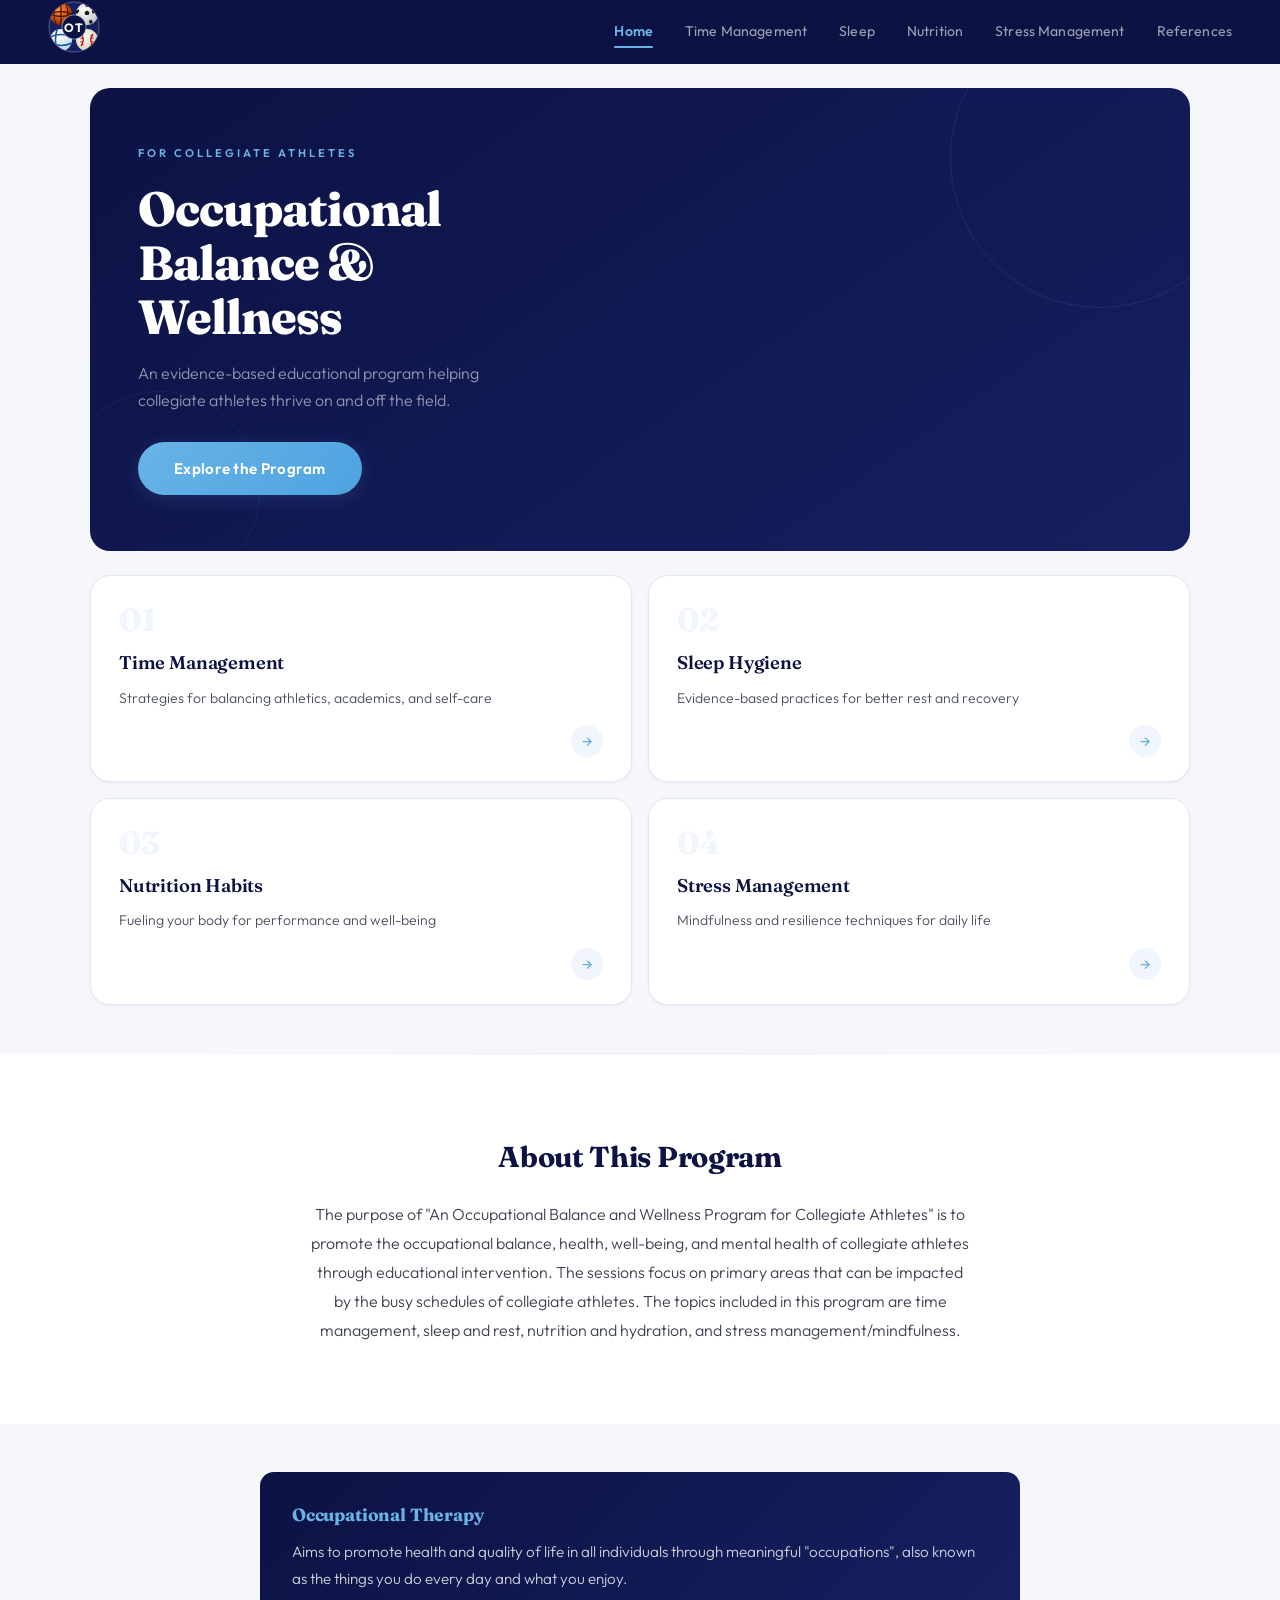
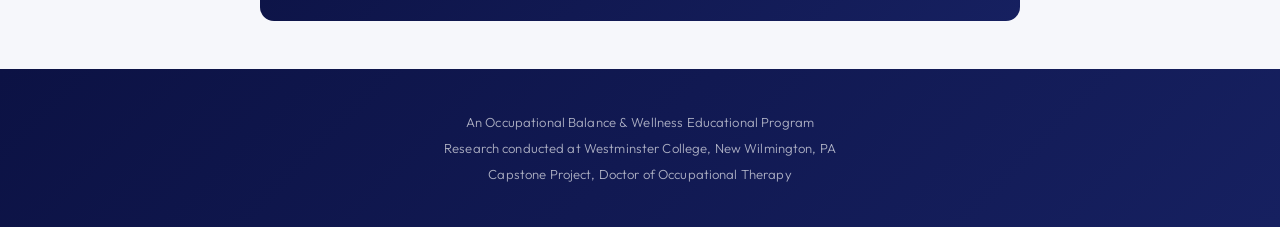
==== commit c16371b2: "feat: add References page with categorized program material sources Co-Authored-By: Claude Opus 4.6 " ====
--- a/index.html
+++ b/index.html
@@ -111,6 +111,7 @@
       <a href="sleep-hygiene.html">Sleep</a>
       <a href="nutrition.html">Nutrition</a>
       <a href="stress-management.html">Stress Management</a>
+      <a href="references.html">References</a>
     </div>
   </nav>
 
--- a/styles.css
+++ b/styles.css
@@ -755,6 +755,65 @@
 }
 
 /* =============================================
+   REFERENCES PAGE
+   ============================================= */
+
+.references-container {
+  max-width: 760px;
+  margin: 0 auto;
+  padding: 40px 24px 48px;
+}
+
+.references-category {
+  background-color: var(--white);
+  border-radius: var(--radius);
+  border: 1px solid var(--border-light);
+  box-shadow: var(--shadow-sm);
+  padding: 28px 32px;
+  margin-bottom: 20px;
+}
+
+.references-category h2 {
+  font-family: var(--font-heading);
+  font-size: 1.25rem;
+  color: var(--navy);
+  margin-bottom: 20px;
+  font-weight: 700;
+  letter-spacing: -0.01em;
+  padding-bottom: 12px;
+  border-bottom: 2px solid var(--soft-blue-bg);
+}
+
+.references-list {
+  list-style: none;
+  padding-left: 0;
+}
+
+.references-list li {
+  font-size: 0.9rem;
+  color: var(--medium-gray);
+  line-height: 1.75;
+  font-weight: 300;
+  margin-bottom: 16px;
+  padding-left: 20px;
+  text-indent: -20px;
+}
+
+.references-list li:last-child {
+  margin-bottom: 0;
+}
+
+.references-list li a {
+  color: var(--light-blue-vivid);
+  word-break: break-all;
+  transition: color 0.2s ease;
+}
+
+.references-list li a:hover {
+  color: var(--navy);
+}
+
+/* =============================================
    RESPONSIVE
    ============================================= */
 
